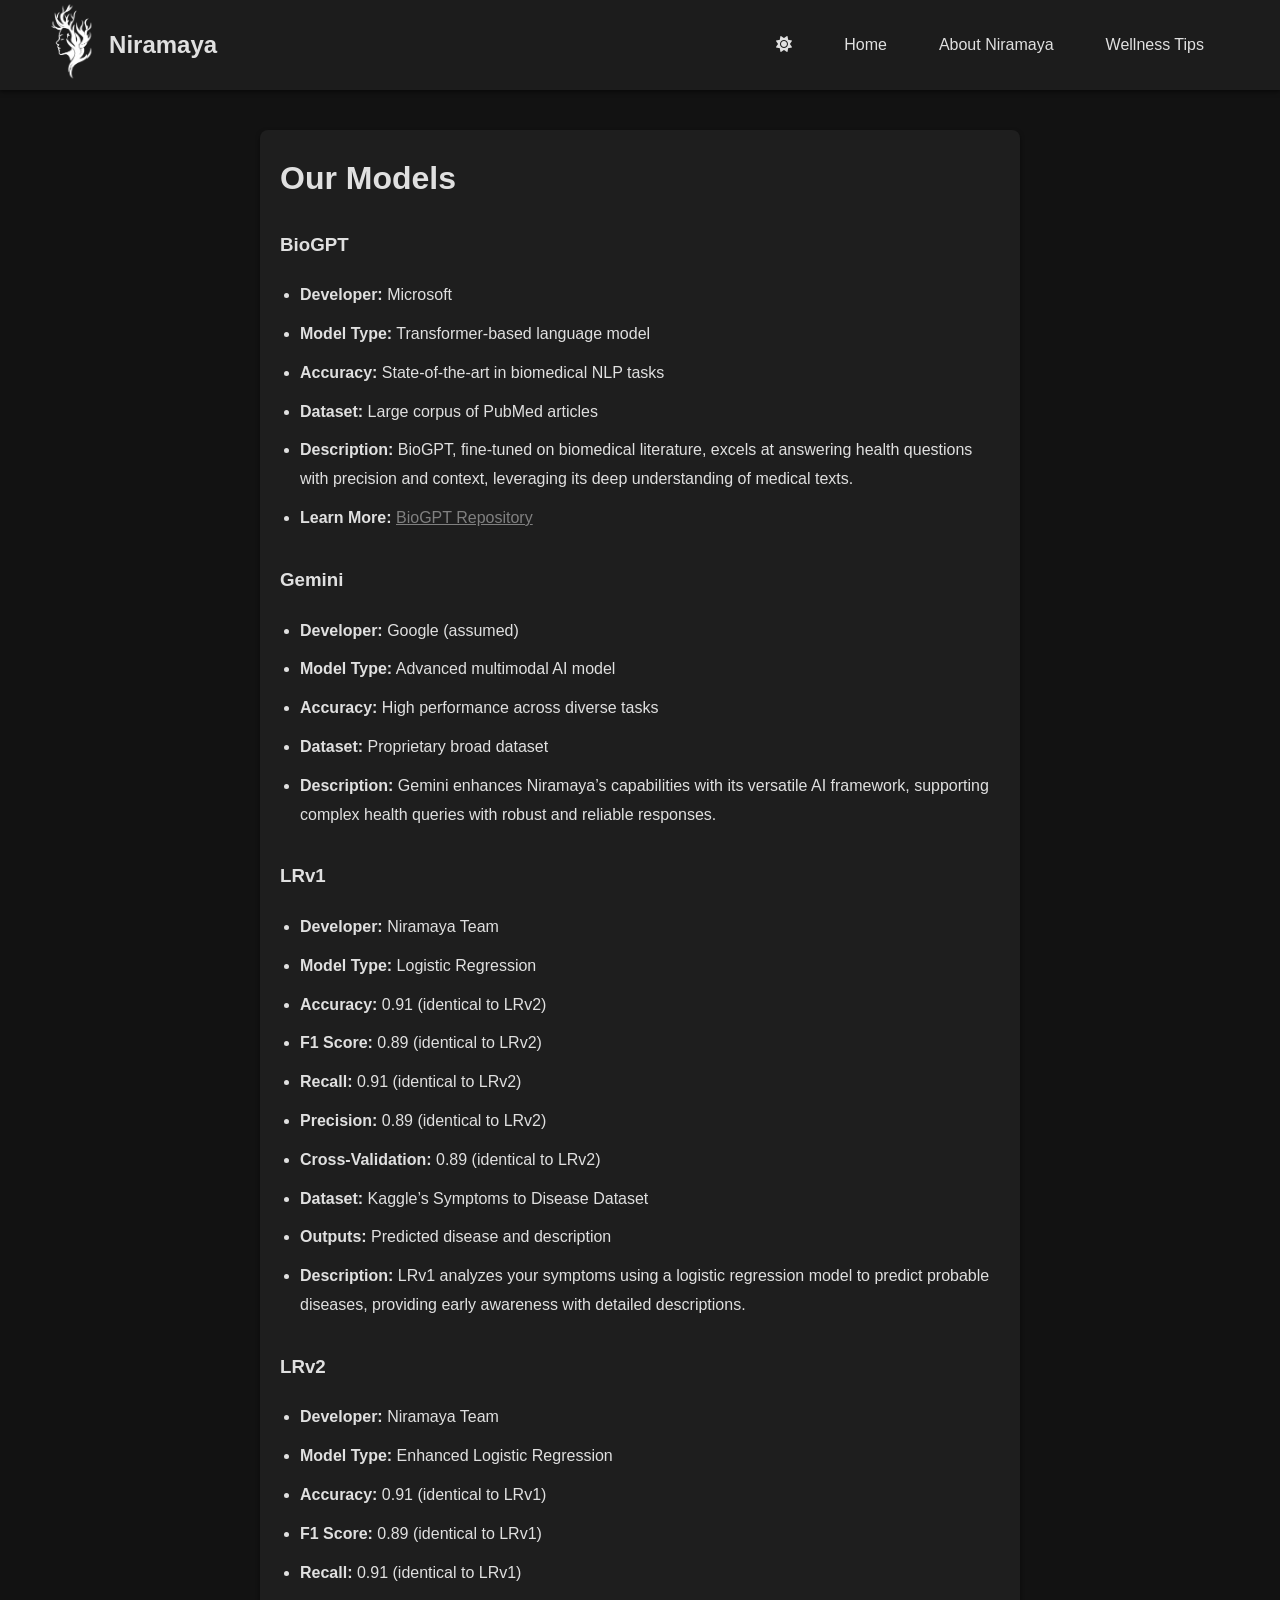
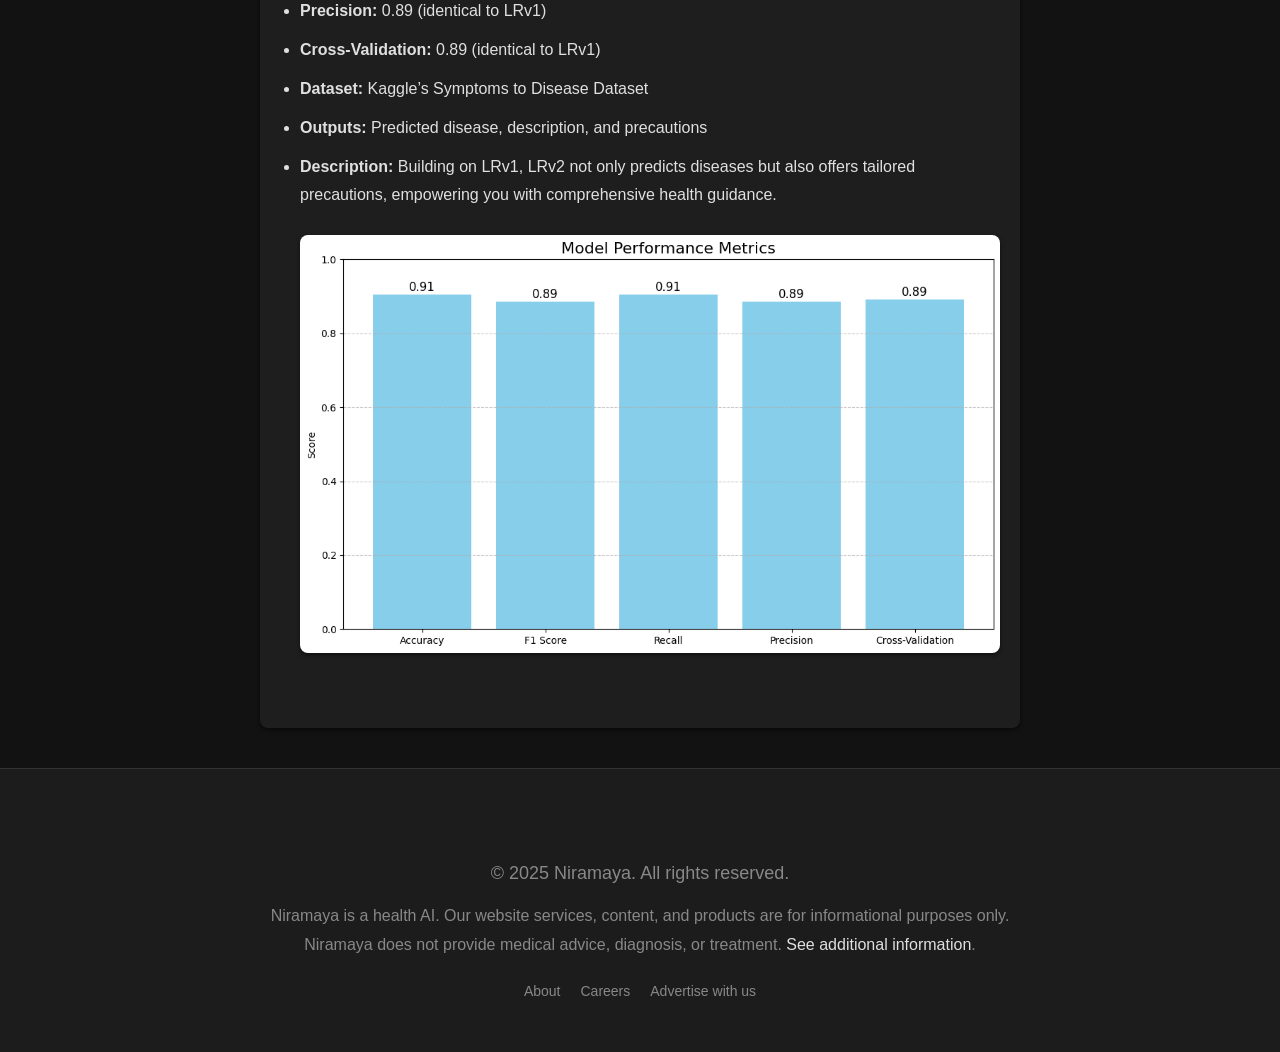
==== frontend/our_model.html @ 9ec2ac74 "Reorganize repository layout and extract source code to root" ====
<!DOCTYPE html>
<html lang="en">
<head>
    <meta charset="UTF-8">
    <meta name="viewport" content="width=device-width, initial-scale=1.0">
    <title>Our Models</title>
    <link rel="icon" type="image/png" href="N-16.png">
    <link rel="stylesheet" href="https://cdnjs.cloudflare.com/ajax/libs/font-awesome/6.0.0-beta3/css/all.min.css">
    <style>
        :root.light {
            --bg-color: #ffffff;
            --text-color: #333333;
            --header-bg: #f0f0f0;
            --section-bg: #f0f0f0;
            --card-bg: #e0e0e0;
            --button-bg: #cccccc;
            --button-text: #333333;
            --link-color: #333333;
            --hover-bg: #dddddd;
            --secondary-text: #666666;
            --modal-bg: #ffffff;
            --input-bg: #f0f0f0;
            --input-border: #cccccc;
            --input-text: #333333;
            --overlay-bg: rgba(0, 0, 0, 0.3);
            --shadow-color: rgba(0, 0, 0, 0.2);
            --border-color: #cccccc;
        }

        :root.dark {
            --bg-color: #121212;
            --text-color: #e0e0e0;
            --header-bg: #1c1c1c;
            --section-bg: #1e1e1e;
            --card-bg: #2c2c2c;
            --button-bg: #444;
            --button-text: #e0e0e0;
            --link-color: #e0e0e0;
            --hover-bg: #333;
            --secondary-text: #888;
            --modal-bg: #222;
            --input-bg: #333;
            --input-border: #333;
            --input-text: #e0e0e0;
            --overlay-bg: rgba(0, 0, 0, 0.5);
            --shadow-color: rgba(0, 0, 0, 0.5);
            --border-color: #333;
        }

        * {
            margin: 0;
            padding: 0;
            box-sizing: border-box;
        }        
        body {
            background-color: var(--bg-color);
            color: var(--text-color);
            font-family: Arial, Helvetica, sans-serif;
            line-height: 1.6; /* Improved line spacing for readability */
        }

        main {
            padding-top: 100px;
            margin-bottom: 40px;
        }

        .container {
            max-width: 800px;
            margin: 0 auto;
            margin-top: 30px;
            margin-bottom: 30px;
            padding: 0 20px;
        }

        .section {
            background-color: var(--section-bg);
            color: var(--text-color);
            padding: 20px;
            border-radius: 8px;
            box-shadow: 0 2px 4px var(--shadow-color);
            line-height: 1.8; /* Enhanced spacing within sections */
        }

        .section h1, .section h2, .section h3 {
            color: var(--text-color);
            margin-bottom: 20px; /* Space below headings */
        }

        .section ul {
            margin-left: 20px; /* Indent list items */
            margin-bottom: 15px; /* Space below each list */
        }

        .section ul li {
            margin-bottom: 10px; /* Space between list items */
        }

        .header {
            display: flex;
            align-items: center;
            padding: 0 40px;
            background: var(--header-bg);
            box-shadow: 0 2px 4px var(--shadow-color);
            position: fixed;
            top: 0;
            width: 100%;
            z-index: 1000;
            height: 90px;
        }

        .logo img {
            height: 80px;
            width: auto;
            margin-left: 8px;
            margin-right: 15px;
        }

        .logo {
            cursor: pointer;
        }

        .site-name {
            font-size: 24px;
            color: var(--text-color);
            font-weight: bold;
            cursor: pointer;
        }

        .nav {
            display: flex;
            gap: 20px;
            margin-left: auto;
            margin-right: 20px;
        }

        .nav a, #theme-toggle {
            color: var(--link-color);
            text-decoration: none;
            font-size: 16px;
            padding: 8px 16px;
            transition: background-color 0.3s;
        }

        #theme-toggle {
            background: none;
            border: none;
            cursor: pointer;
        }

        .nav a:hover, #theme-toggle:hover {
            background-color: var(--hover-bg);
            border-radius: 5px;
        }

        .model-section {
            margin-bottom: 30px;
        }

        .model-section img {
            max-width: 100%;
            height: auto;
            margin-top: 15px;
            margin-bottom: 15px;
            border-radius: 8px;
            box-shadow: 0 2px 4px var(--shadow-color);
        }

        .footer {
            text-align: center;
            padding: 60px 20px 20px;
            background: var(--header-bg);
            position: relative;
            width: 100%;
            border-top: 1px solid var(--border-color);
            margin-top: 40px;
        }

        .footer-content {
            margin-bottom: 30px;
        }

        .footer-text {
            font-size: 18px;
            color: var(--secondary-text);
            margin-bottom: 15px;
        }

        .footer-disclaimer {
            font-size: 16px;
            color: var(--secondary-text);
            max-width: 800px;
            margin: 0 auto 20px;
            line-height: 1.8;
        }

        .footer-disclaimer a {
            color: var(--link-color);
            text-decoration: none;
        }

        .footer-disclaimer a:hover {
            text-decoration: underline;
        }

        .footer-links {
            display: flex;
            justify-content: center;
            gap: 20px;
            flex-wrap: wrap;
        }

        .footer-links a {
            color: var(--secondary-text);
            text-decoration: none;
            font-size: 14px;
            transition: color 0.3s;
        }

        .footer-links a:hover {
            color: var(--text-color);
            text-decoration: underline;
        }

        .footer-bottom {
            margin-top: 20px;
            padding-top: 20px;
            border-top: 1px solid var(--border-color);
            font-size: 12px;
            color: var(--secondary-text);
        }

        .footer-bottom p {
            margin: 0;
        }

        #career, #advertise, #additional {
            cursor: pointer;
        }
    </style>
    <script>
        const theme = localStorage.getItem('theme') || 'dark';
        document.documentElement.classList.add(theme);
    </script>
</head>
<body>
    <div class="header">
        <div class="logo">
            <img id="logo-img" alt="Niramaya Logo">
            <script>
                const logoImg = document.getElementById('logo-img');
                const initialTheme = localStorage.getItem('theme') || 'dark';
                logoImg.src = initialTheme === 'dark' ? 'N-dark.png' : 'N-light.png';
            </script>
        </div>
        <div class="site-name">Niramaya</div>
        <div class="nav">
            <button id="theme-toggle" aria-label="Toggle theme"><i class="fas fa-sun"></i></button>
            <a href="home.html" aria-label="Home">Home</a>
            <a href="about.html" aria-label="About Niramaya">About Niramaya</a>
            <a href="wellness_tips.html" aria-label="Wellness Tips">Wellness Tips</a>
        </div>
    </div>
    <main>
        <div class="container">
            <div class="section">
                <h1>Our Models</h1>
                <div class="model-section">
                    <h3>BioGPT</h3>
                    <ul>
                        <li><strong>Developer:</strong> Microsoft</li>
                        <li><strong>Model Type:</strong> Transformer-based language model</li>
                        <li><strong>Accuracy:</strong> State-of-the-art in biomedical NLP tasks</li>
                        <li><strong>Dataset:</strong> Large corpus of PubMed articles</li>
                        <li><strong>Description:</strong> BioGPT, fine-tuned on biomedical literature, excels at answering health questions with precision and context, leveraging its deep understanding of medical texts.</li>
                        <li><strong>Learn More:</strong> <a href="https://github.com/microsoft/BioGPT" target="_blank" style="color: gray;">BioGPT Repository</a></li>
                    </ul>
                </div>
                <div class="model-section">
                    <h3>Gemini</h3>
                    <ul>
                        <li><strong>Developer:</strong> Google (assumed)</li>
                        <li><strong>Model Type:</strong> Advanced multimodal AI model</li>
                        <li><strong>Accuracy:</strong> High performance across diverse tasks</li>
                        <li><strong>Dataset:</strong> Proprietary broad dataset</li>
                        <li><strong>Description:</strong> Gemini enhances Niramaya’s capabilities with its versatile AI framework, supporting complex health queries with robust and reliable responses.</li>
                    </ul>
                </div>
                <div class="model-section">
                    <h3>LRv1</h3>
                    <ul>
                        <li><strong>Developer:</strong> Niramaya Team</li>
                        <li><strong>Model Type:</strong> Logistic Regression</li>
                        <li><strong>Accuracy:</strong> 0.91 (identical to LRv2)</li>
                        <li><strong>F1 Score:</strong> 0.89 (identical to LRv2)</li>
                        <li><strong>Recall:</strong> 0.91 (identical to LRv2)</li>
                        <li><strong>Precision:</strong> 0.89 (identical to LRv2)</li>
                        <li><strong>Cross-Validation:</strong> 0.89 (identical to LRv2)</li>
                        <li><strong>Dataset:</strong> Kaggle’s Symptoms to Disease Dataset</li>
                        <li><strong>Outputs:</strong> Predicted disease and description</li>
                        <li><strong>Description:</strong> LRv1 analyzes your symptoms using a logistic regression model to predict probable diseases, providing early awareness with detailed descriptions.</li>
                    </ul>
                </div>
                <div class="model-section">
                    <h3>LRv2</h3>
                    <ul>
                        <li><strong>Developer:</strong> Niramaya Team</li>
                        <li><strong>Model Type:</strong> Enhanced Logistic Regression</li>
                        <li><strong>Accuracy:</strong> 0.91 (identical to LRv1)</li>
                        <li><strong>F1 Score:</strong> 0.89 (identical to LRv1)</li>
                        <li><strong>Recall:</strong> 0.91 (identical to LRv1)</li>
                        <li><strong>Precision:</strong> 0.89 (identical to LRv1)</li>
                        <li><strong>Cross-Validation:</strong> 0.89 (identical to LRv1)</li>
                        <li><strong>Dataset:</strong> Kaggle’s Symptoms to Disease Dataset</li>
                        <li><strong>Outputs:</strong> Predicted disease, description, and precautions</li>
                        <li><strong>Description:</strong> Building on LRv1, LRv2 not only predicts diseases but also offers tailored precautions, empowering you with comprehensive health guidance.</li>
                        <img src="model_performance_metrics.png" alt="LRv1 and LRv2 Performance Metrics">
                    </ul>
                </div>
            </div>
        </div>
    </main>
    <footer class="footer">
        <div class="container">
            <div class="footer-content">
                <p class="footer-text">© 2025 Niramaya. All rights reserved.</p>
                <p class="footer-disclaimer">Niramaya is a health AI. Our website services, content, and products are for informational purposes only. Niramaya does not provide medical advice, diagnosis, or treatment. <a id="additional">See additional information</a>.</p>
                <div class="footer-links">
                    <a href="about.html">About</a>
                    <a id="career">Careers</a>
                    <a id="advertise">Advertise with us</a>
                </div>
            </div>
        </div>
    </footer>

    <script>
        document.querySelector(".logo").onclick = function(e) {
            e.preventDefault();
            window.location.href = "home.html";
        };

        document.querySelector(".site-name").onclick = function(e) {
            e.preventDefault();
            window.location.href = "home.html";
        };

        document.addEventListener('DOMContentLoaded', () => {
            const htmlElement = document.documentElement;
            const themeToggleButton = document.getElementById('theme-toggle');
            const logoImg = document.getElementById('logo-img');
            let currentTheme = localStorage.getItem('theme') || 'dark';

            if (!themeToggleButton) {
                console.error('Error: Theme toggle button not found in DOM.');
                return;
            }

            htmlElement.classList.add(currentTheme);
            themeToggleButton.innerHTML = currentTheme === 'dark' ? '<i class="fas fa-sun"></i>' : '<i class="fas fa-moon"></i>';
            logoImg.src = currentTheme === 'dark' ? 'N-dark.png' : 'N-light.png';

            themeToggleButton.addEventListener('click', () => {
                if (currentTheme === 'dark') {
                    htmlElement.classList.remove('dark');
                    htmlElement.classList.add('light');
                    localStorage.setItem('theme', 'light');
                    currentTheme = 'light';
                    themeToggleButton.innerHTML = '<i class="fas fa-moon"></i>';
                    logoImg.src = 'N-light.png';
                } else {
                    htmlElement.classList.remove('light');
                    htmlElement.classList.add('dark');
                    localStorage.setItem('theme', 'dark');
                    currentTheme = 'dark';
                    themeToggleButton.innerHTML = '<i class="fas fa-sun"></i>';
                    logoImg.src = 'N-dark.png';
                }
            });
        });
    </script>
</body>
</html>
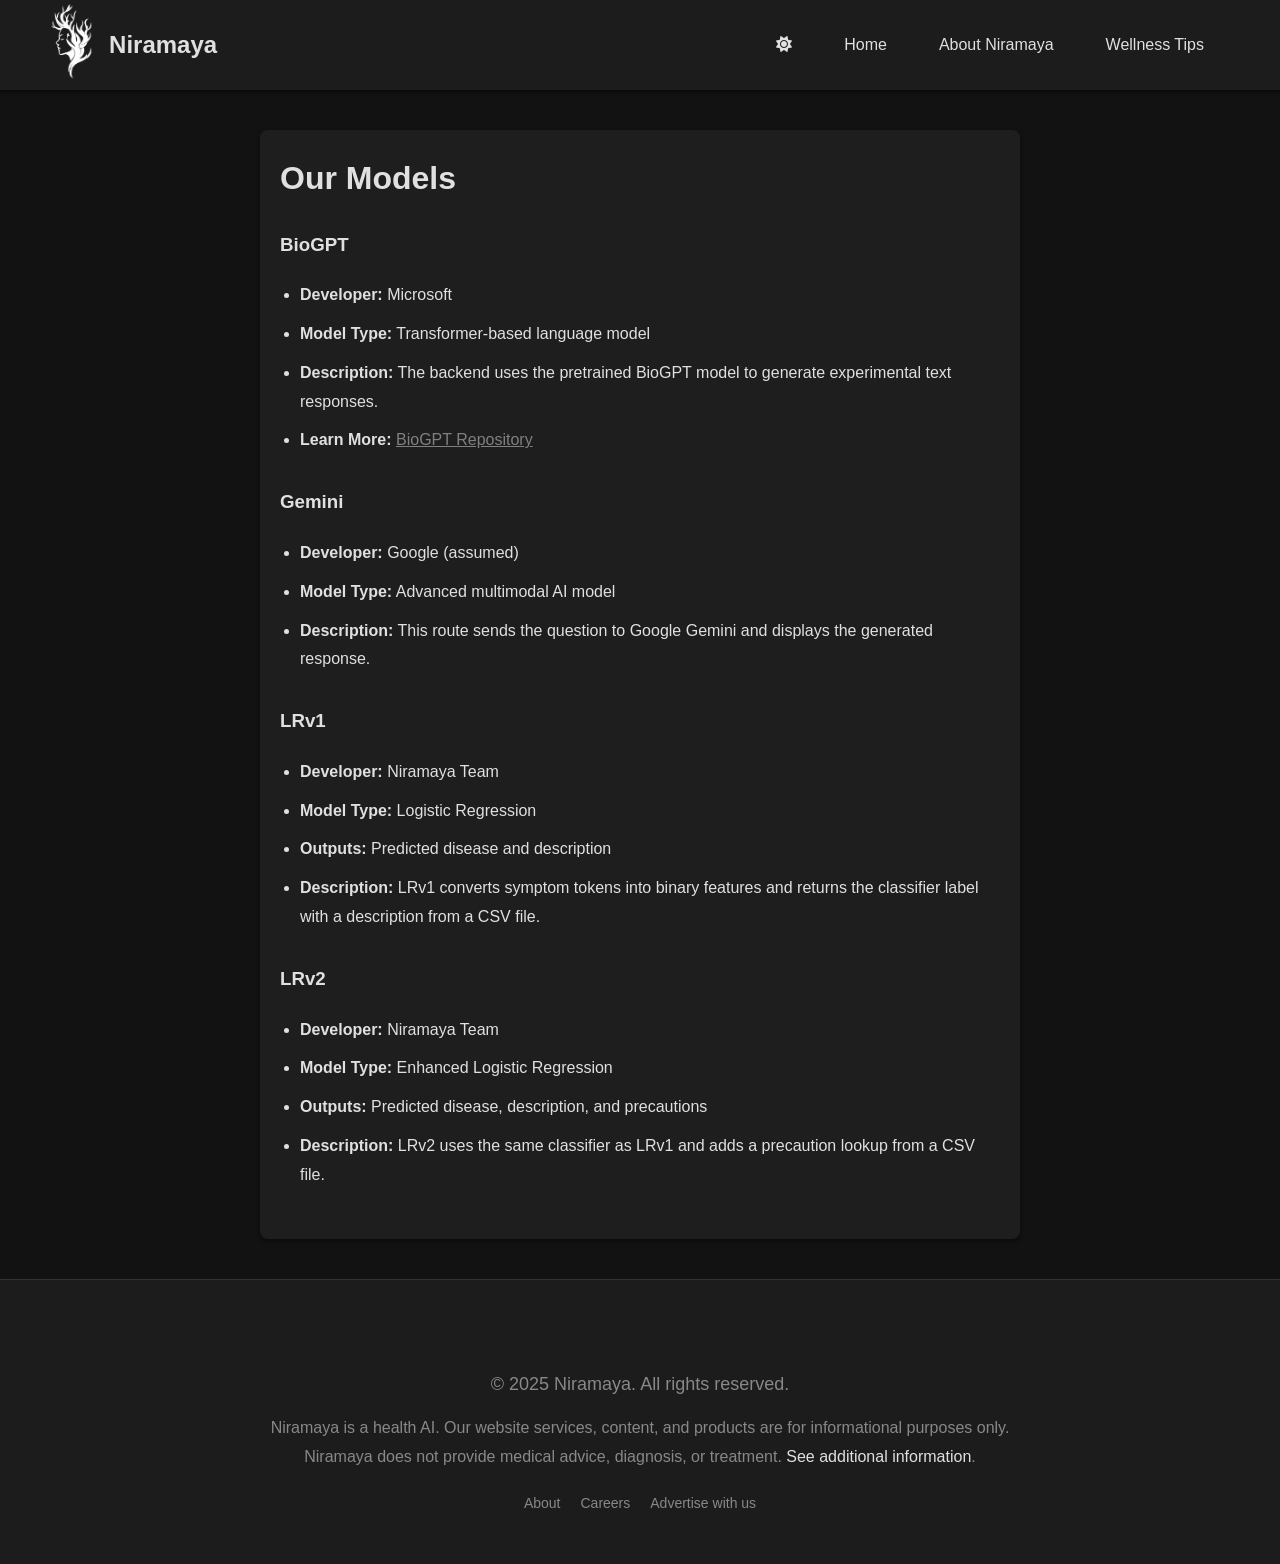
==== commit a01e2143: "Align model overview with implemented behavior" ====
--- a/frontend/our_model.html
+++ b/frontend/our_model.html
@@ -269,9 +269,7 @@
                     <ul>
                         <li><strong>Developer:</strong> Microsoft</li>
                         <li><strong>Model Type:</strong> Transformer-based language model</li>
-                        <li><strong>Accuracy:</strong> State-of-the-art in biomedical NLP tasks</li>
-                        <li><strong>Dataset:</strong> Large corpus of PubMed articles</li>
-                        <li><strong>Description:</strong> BioGPT, fine-tuned on biomedical literature, excels at answering health questions with precision and context, leveraging its deep understanding of medical texts.</li>
+                        <li><strong>Description:</strong> The backend uses the pretrained BioGPT model to generate experimental text responses.</li>
                         <li><strong>Learn More:</strong> <a href="https://github.com/microsoft/BioGPT" target="_blank" style="color: gray;">BioGPT Repository</a></li>
                     </ul>
                 </div>
@@ -280,9 +278,7 @@
                     <ul>
                         <li><strong>Developer:</strong> Google (assumed)</li>
                         <li><strong>Model Type:</strong> Advanced multimodal AI model</li>
-                        <li><strong>Accuracy:</strong> High performance across diverse tasks</li>
-                        <li><strong>Dataset:</strong> Proprietary broad dataset</li>
-                        <li><strong>Description:</strong> Gemini enhances Niramaya’s capabilities with its versatile AI framework, supporting complex health queries with robust and reliable responses.</li>
+                        <li><strong>Description:</strong> This route sends the question to Google Gemini and displays the generated response.</li>
                     </ul>
                 </div>
                 <div class="model-section">
@@ -290,14 +286,8 @@
                     <ul>
                         <li><strong>Developer:</strong> Niramaya Team</li>
                         <li><strong>Model Type:</strong> Logistic Regression</li>
-                        <li><strong>Accuracy:</strong> 0.91 (identical to LRv2)</li>
-                        <li><strong>F1 Score:</strong> 0.89 (identical to LRv2)</li>
-                        <li><strong>Recall:</strong> 0.91 (identical to LRv2)</li>
-                        <li><strong>Precision:</strong> 0.89 (identical to LRv2)</li>
-                        <li><strong>Cross-Validation:</strong> 0.89 (identical to LRv2)</li>
-                        <li><strong>Dataset:</strong> Kaggle’s Symptoms to Disease Dataset</li>
                         <li><strong>Outputs:</strong> Predicted disease and description</li>
-                        <li><strong>Description:</strong> LRv1 analyzes your symptoms using a logistic regression model to predict probable diseases, providing early awareness with detailed descriptions.</li>
+                        <li><strong>Description:</strong> LRv1 converts symptom tokens into binary features and returns the classifier label with a description from a CSV file.</li>
                     </ul>
                 </div>
                 <div class="model-section">
@@ -305,15 +295,8 @@
                     <ul>
                         <li><strong>Developer:</strong> Niramaya Team</li>
                         <li><strong>Model Type:</strong> Enhanced Logistic Regression</li>
-                        <li><strong>Accuracy:</strong> 0.91 (identical to LRv1)</li>
-                        <li><strong>F1 Score:</strong> 0.89 (identical to LRv1)</li>
-                        <li><strong>Recall:</strong> 0.91 (identical to LRv1)</li>
-                        <li><strong>Precision:</strong> 0.89 (identical to LRv1)</li>
-                        <li><strong>Cross-Validation:</strong> 0.89 (identical to LRv1)</li>
-                        <li><strong>Dataset:</strong> Kaggle’s Symptoms to Disease Dataset</li>
                         <li><strong>Outputs:</strong> Predicted disease, description, and precautions</li>
-                        <li><strong>Description:</strong> Building on LRv1, LRv2 not only predicts diseases but also offers tailored precautions, empowering you with comprehensive health guidance.</li>
-                        <img src="model_performance_metrics.png" alt="LRv1 and LRv2 Performance Metrics">
+                        <li><strong>Description:</strong> LRv2 uses the same classifier as LRv1 and adds a precaution lookup from a CSV file.</li>
                     </ul>
                 </div>
             </div>
